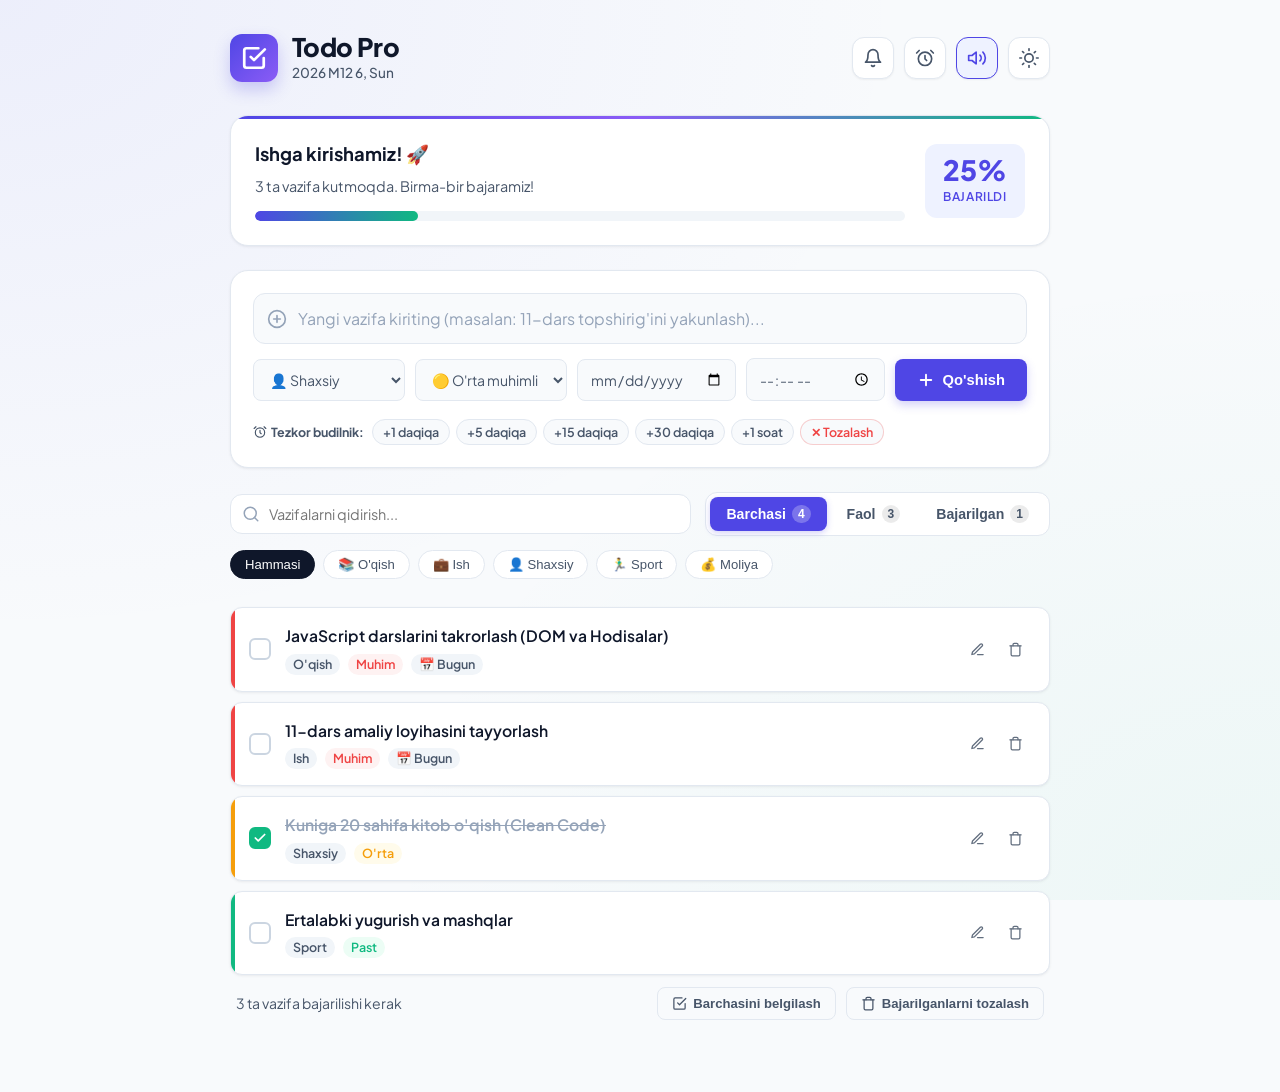
==== index.html @ 364910b3 "feat: Todo Pro - Vazifalar boshqaruvi va budilnik (Alarm Clock) tizimi" ====
<!DOCTYPE html>
<html lang="uz" data-theme="light">
<head>
  <meta charset="UTF-8">
  <meta name="viewport" content="width=device-width, initial-scale=1.0">
  <meta name="description" content="Professional va zamonaviy vazifalar boshqaruv tizimi - Todo Pro">
  <title>Todo Pro - Professional Vazifalar Boshqaruvi</title>
  
  <!-- Google Fonts: Plus Jakarta Sans -->
  <link rel="preconnect" href="https://fonts.googleapis.com">
  <link rel="preconnect" href="https://fonts.gstatic.com" crossorigin>
  <link href="https://fonts.googleapis.com/css2?family=Plus+Jakarta+Sans:wght@400;500;600;700;800&display=swap" rel="stylesheet">
  
  <!-- Stylesheet -->
  <link rel="stylesheet" href="style.css">
</head>
<body>
  <!-- Canvas for celebration confetti -->
  <canvas id="confetti-canvas"></canvas>

  <div class="app-container">
    <!-- Header Section -->
    <header class="app-header">
      <div class="brand-wrapper">
        <div class="brand-icon" aria-hidden="true">
          <svg width="26" height="26" viewBox="0 0 24 24" fill="none" stroke="currentColor" stroke-width="2.5" stroke-linecap="round" stroke-linejoin="round">
            <polyline points="9 11 12 14 22 4"></polyline>
            <path d="M21 12v7a2 2 0 0 1-2 2H5a2 2 0 0 1-2-2V5a2 2 0 0 1 2-2h11"></path>
          </svg>
        </div>
        <div>
          <h1 class="brand-title">Todo Pro</h1>
          <p class="brand-subtitle" id="current-date-text">Bugun rejalashtirish kuni</p>
        </div>
      </div>

      <div class="header-actions">
        <!-- Notification Permission Button -->
        <button id="notif-toggle-btn" class="icon-btn" title="Budilnik xabarlariga ruxsat berish (Bildirishnoma)" aria-label="Bildirishnomalar">
          <svg width="20" height="20" viewBox="0 0 24 24" fill="none" stroke="currentColor" stroke-width="2" stroke-linecap="round" stroke-linejoin="round">
            <path d="M18 8A6 6 0 0 0 6 8c0 7-3 9-3 9h18s-3-2-3-9"></path>
            <path d="M13.73 21a2 2 0 0 1-3.46 0"></path>
          </svg>
        </button>

        <!-- Test Alarm Button -->
        <button id="test-alarm-btn" class="icon-btn" title="Budilnik ovozini sinash" aria-label="Budilnikni sinash">
          <svg width="20" height="20" viewBox="0 0 24 24" fill="none" stroke="currentColor" stroke-width="2" stroke-linecap="round" stroke-linejoin="round">
            <circle cx="12" cy="13" r="8"></circle>
            <path d="M12 9v4l2 2"></path>
            <path d="M5 3L2 6"></path>
            <path d="M22 6l-3-3"></path>
          </svg>
        </button>

        <!-- Sound Toggle Button -->
        <button id="sound-toggle-btn" class="icon-btn active" title="Ovozni yoqish / o'chirish" aria-label="Ovoz effektlari">
          <svg id="sound-icon-on" width="20" height="20" viewBox="0 0 24 24" fill="none" stroke="currentColor" stroke-width="2" stroke-linecap="round" stroke-linejoin="round">
            <polygon points="11 5 6 9 2 9 2 15 6 15 11 19 11 5"></polygon>
            <path d="M19.07 4.93a10 10 0 0 1 0 14.14M15.54 8.46a5 5 0 0 1 0 7.07"></path>
          </svg>
          <svg id="sound-icon-off" style="display:none;" width="20" height="20" viewBox="0 0 24 24" fill="none" stroke="currentColor" stroke-width="2" stroke-linecap="round" stroke-linejoin="round">
            <polygon points="11 5 6 9 2 9 2 15 6 15 11 19 11 5"></polygon>
            <line x1="23" y1="9" x2="17" y2="15"></line>
            <line x1="17" y1="9" x2="23" y2="15"></line>
          </svg>
        </button>

        <!-- Theme Toggle Button -->
        <button id="theme-toggle-btn" class="icon-btn" title="Mavzuni almashtirish (Tun / Kun)" aria-label="Tun yoki kun rejimi">
          <svg id="theme-icon-sun" width="20" height="20" viewBox="0 0 24 24" fill="none" stroke="currentColor" stroke-width="2" stroke-linecap="round" stroke-linejoin="round">
            <circle cx="12" cy="12" r="5"></circle>
            <line x1="12" y1="1" x2="12" y2="3"></line>
            <line x1="12" y1="21" x2="12" y2="23"></line>
            <line x1="4.22" y1="4.22" x2="5.64" y2="5.64"></line>
            <line x1="18.36" y1="18.36" x2="19.78" y2="19.78"></line>
            <line x1="1" y1="12" x2="3" y2="12"></line>
            <line x1="21" y1="12" x2="23" y2="12"></line>
            <line x1="4.22" y1="19.78" x2="5.64" y2="18.36"></line>
            <line x1="18.36" y1="5.64" x2="19.78" y2="4.22"></line>
          </svg>
          <svg id="theme-icon-moon" style="display:none;" width="20" height="20" viewBox="0 0 24 24" fill="none" stroke="currentColor" stroke-width="2" stroke-linecap="round" stroke-linejoin="round">
            <path d="M21 12.79A9 9 0 1 1 11.21 3 7 7 0 0 0 21 12.79z"></path>
          </svg>
        </button>
      </div>
    </header>

    <!-- Stats & Progress Dashboard -->
    <section class="stats-card" aria-label="Vazifalar statistikasi">
      <div class="stats-info">
        <h2 class="stats-title" id="stats-status-text">Kunlik Rejalar</h2>
        <p class="stats-description" id="stats-summary-text">Yuklanmoqda...</p>
        <div class="progress-track" role="progressbar" aria-valuemin="0" aria-valuemax="100" aria-valuenow="0" id="progress-container">
          <div class="progress-fill" id="progress-bar"></div>
        </div>
      </div>
      <div class="stats-counter-badge">
        <span class="stats-percent" id="stats-percent">0%</span>
        <span class="stats-label">Bajarildi</span>
      </div>
    </section>

    <!-- Add Task Card -->
    <section class="add-task-card" aria-label="Yangi vazifa qo'shish">
      <form id="task-form" class="task-form" autocomplete="off">
        <div class="input-primary-wrapper">
          <div class="input-icon-leading" aria-hidden="true">
            <svg width="20" height="20" viewBox="0 0 24 24" fill="none" stroke="currentColor" stroke-width="2" stroke-linecap="round" stroke-linejoin="round">
              <circle cx="12" cy="12" r="10"></circle>
              <line x1="12" y1="8" x2="12" y2="16"></line>
              <line x1="8" y1="12" x2="16" y2="12"></line>
            </svg>
          </div>
          <input 
            type="text" 
            id="task-input" 
            class="task-input" 
            placeholder="Yangi vazifa kiriting (masalan: 11-dars topshirig'ini yakunlash)..." 
            required
            maxlength="140"
          >
        </div>

        <div class="form-meta-row">
          <!-- Category Selector -->
          <div class="select-wrapper">
            <select id="task-category" class="custom-select" aria-label="Kategoriya tanlang">
              <option value="O'qish">📚 O'qish</option>
              <option value="Ish">💼 Ish</option>
              <option value="Shaxsiy" selected>👤 Shaxsiy</option>
              <option value="Sport">🏃‍♂️ Sport</option>
              <option value="Moliya">💰 Moliya</option>
            </select>
          </div>

          <!-- Priority Selector -->
          <div class="select-wrapper">
            <select id="task-priority" class="custom-select" aria-label="Muhimlik darajasi">
              <option value="low">🟢 Past muhimlik</option>
              <option value="medium" selected>🟡 O'rta muhimlik</option>
              <option value="high">🔴 Yuqori muhimlik</option>
            </select>
          </div>

          <!-- Due Date -->
          <div class="date-wrapper" title="Bajarish sanasi">
            <input type="date" id="task-due-date" class="custom-date-input" aria-label="Bajarish sanasi">
          </div>

          <!-- Due Time / Alarm Time -->
          <div class="time-wrapper" title="Budilnik vaqti (soat:daqiqa)">
            <input type="time" id="task-due-time" class="custom-time-input" aria-label="Budilnik vaqti">
          </div>

          <!-- Submit Button -->
          <button type="submit" id="add-task-btn" class="submit-btn">
            <svg width="18" height="18" viewBox="0 0 24 24" fill="none" stroke="currentColor" stroke-width="2.5" stroke-linecap="round" stroke-linejoin="round">
              <line x1="12" y1="5" x2="12" y2="19"></line>
              <line x1="5" y1="12" x2="19" y2="12"></line>
            </svg>
            <span>Qo'shish</span>
          </button>
        </div>

        <!-- Quick Alarm Presets -->
        <div class="alarm-presets-row">
          <span class="alarm-presets-title">
            <svg width="14" height="14" viewBox="0 0 24 24" fill="none" stroke="currentColor" stroke-width="2" stroke-linecap="round" stroke-linejoin="round">
              <circle cx="12" cy="13" r="8"></circle>
              <path d="M12 9v4l2 2"></path>
              <path d="M5 3L2 6"></path>
              <path d="M22 6l-3-3"></path>
            </svg>
            Tezkor budilnik:
          </span>
          <div class="alarm-presets-buttons">
            <button type="button" class="preset-time-btn" data-add-minutes="1">+1 daqiqa</button>
            <button type="button" class="preset-time-btn" data-add-minutes="5">+5 daqiqa</button>
            <button type="button" class="preset-time-btn" data-add-minutes="15">+15 daqiqa</button>
            <button type="button" class="preset-time-btn" data-add-minutes="30">+30 daqiqa</button>
            <button type="button" class="preset-time-btn" data-add-minutes="60">+1 soat</button>
            <button type="button" class="preset-time-btn preset-reset" id="reset-time-btn" title="Vaqtni tozalash">✕ Tozalash</button>
          </div>
        </div>
      </form>
    </section>

    <!-- Controls & Filters Toolbar -->
    <section class="controls-toolbar" aria-label="Filtrlash va qidiruv">
      <div class="search-and-status-row">
        <!-- Search Box -->
        <div class="search-box">
          <svg class="search-icon" width="18" height="18" viewBox="0 0 24 24" fill="none" stroke="currentColor" stroke-width="2" stroke-linecap="round" stroke-linejoin="round">
            <circle cx="11" cy="11" r="8"></circle>
            <line x1="21" y1="21" x2="16.65" y2="16.65"></line>
          </svg>
          <input 
            type="text" 
            id="search-input" 
            class="search-input" 
            placeholder="Vazifalarni qidirish..." 
            aria-label="Vazifalarni qidirish"
          >
          <button type="button" id="clear-search-btn" class="clear-search-btn" title="Qidiruvni tozalash" aria-label="Qidiruvni tozalash">
            <svg width="16" height="16" viewBox="0 0 24 24" fill="none" stroke="currentColor" stroke-width="2" stroke-linecap="round" stroke-linejoin="round">
              <line x1="18" y1="6" x2="6" y2="18"></line>
              <line x1="6" y1="6" x2="18" y2="18"></line>
            </svg>
          </button>
        </div>

        <!-- Filter Status Tabs -->
        <nav class="filter-tabs" aria-label="Holat bo'yicha filter">
          <button type="button" class="tab-btn active" data-filter="all" id="tab-all">
            <span>Barchasi</span>
            <span class="tab-count" id="count-all">0</span>
          </button>
          <button type="button" class="tab-btn" data-filter="active" id="tab-active">
            <span>Faol</span>
            <span class="tab-count" id="count-active">0</span>
          </button>
          <button type="button" class="tab-btn" data-filter="completed" id="tab-completed">
            <span>Bajarilgan</span>
            <span class="tab-count" id="count-completed">0</span>
          </button>
        </nav>
      </div>

      <!-- Category Filter Chips -->
      <div class="category-chips-row" id="category-chips" role="group" aria-label="Kategoriya bo'yicha saralash">
        <button type="button" class="chip-btn active" data-category="all">Hammasi</button>
        <button type="button" class="chip-btn" data-category="O'qish">📚 O'qish</button>
        <button type="button" class="chip-btn" data-category="Ish">💼 Ish</button>
        <button type="button" class="chip-btn" data-category="Shaxsiy">👤 Shaxsiy</button>
        <button type="button" class="chip-btn" data-category="Sport">🏃‍♂️ Sport</button>
        <button type="button" class="chip-btn" data-category="Moliya">💰 Moliya</button>
      </div>
    </section>

    <!-- Task List Container -->
    <main>
      <ul class="tasks-container" id="tasks-list" role="list" aria-label="Vazifalar ro'yxati">
        <!-- Dynamic Task Items will be injected here by script.js -->
      </ul>

      <!-- Empty State -->
      <div class="empty-state" id="empty-state" style="display: none;">
        <svg class="empty-icon" viewBox="0 0 24 24" fill="none" stroke="currentColor" stroke-width="1.5" stroke-linecap="round" stroke-linejoin="round">
          <path d="M14 2H6a2 2 0 0 0-2 2v16a2 2 0 0 0 2 2h12a2 2 0 0 0 2-2V8z"></path>
          <polyline points="14 2 14 8 20 8"></polyline>
          <line x1="9" y1="15" x2="15" y2="15"></line>
        </svg>
        <h3 class="empty-title" id="empty-title">Hozircha vazifalar mavjud emas</h3>
        <p class="empty-subtitle" id="empty-subtitle">Yuqoridagi maydon orqali yangi vazifa qo'shishingiz yoki filtrlarni o'zgartirishingiz mumkin.</p>
      </div>

      <!-- Bottom Bulk Actions Toolbar -->
      <div class="bottom-toolbar" id="bottom-toolbar">
        <div class="pending-info">
          <span id="pending-tasks-text">0 ta vazifa qoldi</span>
        </div>
        <div class="toolbar-btn-group">
          <button type="button" id="toggle-all-btn" class="secondary-btn">
            <svg width="15" height="15" viewBox="0 0 24 24" fill="none" stroke="currentColor" stroke-width="2" stroke-linecap="round" stroke-linejoin="round">
              <polyline points="9 11 12 14 22 4"></polyline>
              <path d="M21 12v7a2 2 0 0 1-2 2H5a2 2 0 0 1-2-2V5a2 2 0 0 1 2-2h11"></path>
            </svg>
            <span>Barchasini belgilash</span>
          </button>
          <button type="button" id="clear-completed-btn" class="secondary-btn danger-action">
            <svg width="15" height="15" viewBox="0 0 24 24" fill="none" stroke="currentColor" stroke-width="2" stroke-linecap="round" stroke-linejoin="round">
              <polyline points="3 6 5 6 21 6"></polyline>
              <path d="M19 6v14a2 2 0 0 1-2 2H7a2 2 0 0 1-2-2V6m3 0V4a2 2 0 0 1 2-2h4a2 2 0 0 1 2 2v2"></path>
            </svg>
            <span>Bajarilganlarni tozalash</span>
          </button>
        </div>
      </div>
    </main>
  <!-- Alarm Ringing Modal Dialog -->
  <div class="alarm-modal-backdrop" id="alarm-modal" style="display: none;" role="dialog" aria-modal="true" aria-labelledby="alarm-task-title">
    <div class="alarm-modal-dialog">
      <div class="alarm-header-visual">
        <div class="alarm-pulse-ring ring-1"></div>
        <div class="alarm-pulse-ring ring-2"></div>
        <div class="alarm-bell-icon-wrapper">
          <svg class="alarm-ringing-svg" viewBox="0 0 24 24" fill="none" stroke="currentColor" stroke-width="2" stroke-linecap="round" stroke-linejoin="round">
            <circle cx="12" cy="13" r="8"></circle>
            <path d="M12 9v4l2 2"></path>
            <path d="M5 3L2 6"></path>
            <path d="M22 6l-3-3"></path>
          </svg>
        </div>
      </div>

      <div class="alarm-status-pill">⏰ BUDILNIK VAQTI KELDI!</div>

      <h2 class="alarm-modal-title" id="alarm-task-title">Vazifa nomi</h2>

      <div class="alarm-meta-tags">
        <span class="alarm-tag" id="alarm-task-category">📁 Kategoriya</span>
        <span class="alarm-tag priority" id="alarm-task-priority">🔴 Yuqori</span>
        <span class="alarm-tag time" id="alarm-task-time">⏰ 16:30</span>
      </div>

      <p class="alarm-modal-desc">Diqqat! Ushbu vazifangiz uchun belgilangan vaqt yetib keldi.</p>

      <div class="alarm-modal-actions">
        <button type="button" class="alarm-action-btn complete-btn" id="alarm-complete-btn">
          <svg width="18" height="18" viewBox="0 0 24 24" fill="none" stroke="currentColor" stroke-width="2.5" stroke-linecap="round" stroke-linejoin="round">
            <polyline points="20 6 9 17 4 12"></polyline>
          </svg>
          <span>Bajarildi</span>
        </button>
        <button type="button" class="alarm-action-btn snooze-btn" id="alarm-snooze-btn">
          <svg width="18" height="18" viewBox="0 0 24 24" fill="none" stroke="currentColor" stroke-width="2" stroke-linecap="round" stroke-linejoin="round">
            <circle cx="12" cy="12" r="10"></circle>
            <polyline points="12 6 12 12 16 14"></polyline>
          </svg>
          <span>+5 daqiqa (Kechiktirish)</span>
        </button>
        <button type="button" class="alarm-action-btn stop-btn" id="alarm-stop-btn">
          <svg width="18" height="18" viewBox="0 0 24 24" fill="none" stroke="currentColor" stroke-width="2" stroke-linecap="round" stroke-linejoin="round">
            <line x1="18" y1="6" x2="6" y2="18"></line>
            <line x1="6" y1="6" x2="18" y2="18"></line>
          </svg>
          <span>To'xtatish</span>
        </button>
      </div>
    </div>
  </div>

  <!-- Toast Container -->
  <div class="toast-container" id="toast-container" aria-live="polite"></div>

  <!-- JavaScript -->
  <script src="script.js" defer></script>
</body>
</html>
---- style.css ----
/* ==========================================================================
   Todo Pro - Professional Task Management Design System
   ========================================================================== */

:root {
  /* Colors - Light Theme */
  --bg-primary: #f8fafc;
  --bg-surface: #ffffff;
  --bg-surface-hover: #f1f5f9;
  --bg-elevated: #ffffff;
  --border-subtle: #e2e8f0;
  --border-hover: #cbd5e1;
  --border-focus: #6366f1;
  
  --text-main: #0f172a;
  --text-secondary: #475569;
  --text-muted: #94a3b8;
  --text-inverse: #ffffff;
  
  --primary: #4f46e5;
  --primary-hover: #4338ca;
  --primary-light: #eef2ff;
  --primary-glow: rgba(79, 70, 229, 0.25);
  
  --success: #10b981;
  --success-light: #ecfdf5;
  --success-glow: rgba(16, 185, 129, 0.2);
  
  --warning: #f59e0b;
  --warning-light: #fffbeb;
  
  --danger: #ef4444;
  --danger-light: #fef2f2;
  --danger-glow: rgba(239, 68, 68, 0.2);

  --priority-low: #10b981;
  --priority-medium: #f59e0b;
  --priority-high: #ef4444;

  /* Elevation & Shadows */
  --shadow-sm: 0 1px 2px 0 rgba(0, 0, 0, 0.05);
  --shadow-md: 0 4px 6px -1px rgba(0, 0, 0, 0.07), 0 2px 4px -2px rgba(0, 0, 0, 0.05);
  --shadow-lg: 0 10px 15px -3px rgba(0, 0, 0, 0.08), 0 4px 6px -4px rgba(0, 0, 0, 0.04);
  --shadow-xl: 0 20px 25px -5px rgba(0, 0, 0, 0.1), 0 8px 10px -6px rgba(0, 0, 0, 0.04);
  --shadow-card: 0 1px 3px 0 rgba(15, 23, 42, 0.06), 0 1px 2px -1px rgba(15, 23, 42, 0.04);

  /* Radius */
  --radius-sm: 8px;
  --radius-md: 12px;
  --radius-lg: 18px;
  --radius-xl: 24px;
  --radius-full: 9999px;

  /* Transitions */
  --transition-fast: 150ms cubic-bezier(0.4, 0, 0.2, 1);
  --transition-normal: 250ms cubic-bezier(0.4, 0, 0.2, 1);
  --transition-bounce: 350ms cubic-bezier(0.34, 1.56, 0.64, 1);
}

[data-theme="dark"] {
  --bg-primary: #0b0f19;
  --bg-surface: #131b2e;
  --bg-surface-hover: #1a243d;
  --bg-elevated: #1e293b;
  --border-subtle: #232f48;
  --border-hover: #334366;
  --border-focus: #818cf8;

  --text-main: #f8fafc;
  --text-secondary: #94a3b8;
  --text-muted: #64748b;
  --text-inverse: #0f172a;

  --primary: #6366f1;
  --primary-hover: #818cf8;
  --primary-light: rgba(99, 102, 241, 0.15);
  --primary-glow: rgba(99, 102, 241, 0.35);

  --success: #10b981;
  --success-light: rgba(16, 185, 129, 0.15);

  --warning: #f59e0b;
  --warning-light: rgba(245, 158, 11, 0.15);

  --danger: #f87171;
  --danger-light: rgba(239, 68, 68, 0.15);

  --shadow-sm: 0 1px 2px 0 rgba(0, 0, 0, 0.3);
  --shadow-md: 0 4px 6px -1px rgba(0, 0, 0, 0.4);
  --shadow-lg: 0 10px 15px -3px rgba(0, 0, 0, 0.5);
  --shadow-xl: 0 20px 25px -5px rgba(0, 0, 0, 0.6);
  --shadow-card: 0 1px 3px 0 rgba(0, 0, 0, 0.4), 0 1px 2px -1px rgba(0, 0, 0, 0.3);
}

/* ==========================================================================
   Base & Reset
   ========================================================================== */

*, *::before, *::after {
  box-sizing: border-box;
  margin: 0;
  padding: 0;
}

body {
  font-family: 'Plus Jakarta Sans', -apple-system, BlinkMacSystemFont, "Segoe UI", Roboto, sans-serif;
  background-color: var(--bg-primary);
  color: var(--text-main);
  line-height: 1.5;
  min-height: 100vh;
  padding: 24px 16px 60px;
  transition: background-color var(--transition-normal), color var(--transition-normal);
  -webkit-font-smoothing: antialiased;
  background-image: 
    radial-gradient(at 0% 0%, rgba(99, 102, 241, 0.08) 0px, transparent 50%),
    radial-gradient(at 100% 100%, rgba(16, 185, 129, 0.05) 0px, transparent 50%);
  background-attachment: fixed;
}

/* ==========================================================================
   Layout Container
   ========================================================================== */

.app-container {
  max-width: 820px;
  margin: 0 auto;
  display: flex;
  flex-direction: column;
  gap: 24px;
}

/* ==========================================================================
   Header Component
   ========================================================================== */

.app-header {
  display: flex;
  justify-content: space-between;
  align-items: center;
  flex-wrap: wrap;
  gap: 16px;
  padding: 8px 0;
}

.brand-wrapper {
  display: flex;
  align-items: center;
  gap: 14px;
}

.brand-icon {
  width: 48px;
  height: 48px;
  border-radius: var(--radius-md);
  background: linear-gradient(135deg, var(--primary), #8b5cf6);
  display: flex;
  align-items: center;
  justify-content: center;
  color: #ffffff;
  box-shadow: 0 8px 16px var(--primary-glow);
  flex-shrink: 0;
}

.brand-title {
  font-size: 1.6rem;
  font-weight: 800;
  letter-spacing: -0.025em;
  color: var(--text-main);
  line-height: 1.2;
}

.brand-subtitle {
  font-size: 0.85rem;
  color: var(--text-secondary);
  font-weight: 500;
}

.header-actions {
  display: flex;
  align-items: center;
  gap: 10px;
}

.icon-btn {
  background: var(--bg-surface);
  border: 1px solid var(--border-subtle);
  color: var(--text-secondary);
  width: 42px;
  height: 42px;
  border-radius: var(--radius-md);
  display: inline-flex;
  align-items: center;
  justify-content: center;
  cursor: pointer;
  transition: all var(--transition-fast);
  box-shadow: var(--shadow-sm);
}

.icon-btn:hover {
  background: var(--bg-surface-hover);
  color: var(--text-main);
  border-color: var(--border-hover);
  transform: translateY(-1px);
}

.icon-btn:active {
  transform: translateY(0);
}

.icon-btn.active {
  color: var(--primary);
  border-color: var(--primary);
  background: var(--primary-light);
}

/* ==========================================================================
   Progress & Stats Card
   ========================================================================== */

.stats-card {
  background: var(--bg-surface);
  border: 1px solid var(--border-subtle);
  border-radius: var(--radius-lg);
  padding: 24px;
  box-shadow: var(--shadow-card);
  display: grid;
  grid-template-columns: 1fr auto;
  align-items: center;
  gap: 20px;
  position: relative;
  overflow: hidden;
  transition: border-color var(--transition-normal), box-shadow var(--transition-normal);
}

.stats-card::before {
  content: '';
  position: absolute;
  top: 0;
  left: 0;
  right: 0;
  height: 3px;
  background: linear-gradient(90deg, var(--primary), #8b5cf6, var(--success));
}

.stats-info {
  display: flex;
  flex-direction: column;
  gap: 8px;
}

.stats-title {
  font-size: 1.15rem;
  font-weight: 700;
  color: var(--text-main);
}

.stats-description {
  font-size: 0.9rem;
  color: var(--text-secondary);
}

.progress-track {
  width: 100%;
  height: 10px;
  background-color: var(--bg-surface-hover);
  border-radius: var(--radius-full);
  overflow: hidden;
  margin-top: 6px;
}

.progress-fill {
  height: 100%;
  width: 0%;
  background: linear-gradient(90deg, var(--primary), var(--success));
  border-radius: var(--radius-full);
  transition: width var(--transition-bounce);
}

.stats-counter-badge {
  display: flex;
  flex-direction: column;
  align-items: center;
  justify-content: center;
  background: var(--primary-light);
  color: var(--primary);
  border-radius: var(--radius-md);
  padding: 12px 18px;
  text-align: center;
  min-width: 90px;
}

.stats-percent {
  font-size: 1.75rem;
  font-weight: 800;
  line-height: 1;
}

.stats-label {
  font-size: 0.75rem;
  font-weight: 600;
  text-transform: uppercase;
  letter-spacing: 0.05em;
  margin-top: 4px;
}

/* ==========================================================================
   Add Task Section
   ========================================================================== */

.add-task-card {
  background: var(--bg-surface);
  border: 1px solid var(--border-subtle);
  border-radius: var(--radius-lg);
  padding: 22px;
  box-shadow: var(--shadow-card);
  transition: box-shadow var(--transition-normal), border-color var(--transition-normal);
}

.add-task-card:focus-within {
  border-color: var(--border-focus);
  box-shadow: 0 0 0 3px var(--primary-glow), var(--shadow-md);
}

.task-form {
  display: flex;
  flex-direction: column;
  gap: 14px;
}

.input-primary-wrapper {
  position: relative;
  display: flex;
  align-items: center;
}

.input-icon-leading {
  position: absolute;
  left: 14px;
  color: var(--text-muted);
  pointer-events: none;
  display: flex;
  align-items: center;
}

.task-input {
  width: 100%;
  padding: 14px 16px 14px 44px;
  background: var(--bg-primary);
  border: 1px solid var(--border-subtle);
  border-radius: var(--radius-md);
  font-size: 1rem;
  color: var(--text-main);
  outline: none;
  font-family: inherit;
  transition: all var(--transition-fast);
}

.task-input:focus {
  border-color: var(--primary);
  background: var(--bg-surface);
  box-shadow: 0 0 0 2px var(--primary-glow);
}

.task-input::placeholder {
  color: var(--text-muted);
}

.form-meta-row {
  display: grid;
  grid-template-columns: 1.1fr 1.1fr 1.15fr 1fr auto;
  gap: 10px;
  align-items: center;
}

@media (max-width: 768px) {
  .form-meta-row {
    grid-template-columns: 1fr 1fr;
  }
  .form-meta-row .submit-btn {
    grid-column: 1 / -1;
  }
}

.select-wrapper, .date-wrapper, .time-wrapper {
  position: relative;
  display: flex;
  align-items: center;
}

.custom-select, .custom-date-input, .custom-time-input {
  width: 100%;
  padding: 10px 12px;
  background: var(--bg-primary);
  border: 1px solid var(--border-subtle);
  border-radius: var(--radius-sm);
  font-size: 0.88rem;
  color: var(--text-secondary);
  outline: none;
  font-family: inherit;
  cursor: pointer;
  transition: all var(--transition-fast);
}

.custom-select:focus, .custom-date-input:focus, .custom-time-input:focus {
  border-color: var(--primary);
  background: var(--bg-surface);
  color: var(--text-main);
  box-shadow: 0 0 0 2px var(--primary-glow);
}

/* Alarm Presets Row */
.alarm-presets-row {
  display: flex;
  align-items: center;
  flex-wrap: wrap;
  gap: 8px;
  padding-top: 4px;
}

.alarm-presets-title {
  font-size: 0.78rem;
  font-weight: 700;
  color: var(--text-secondary);
  display: inline-flex;
  align-items: center;
  gap: 4px;
}

.alarm-presets-buttons {
  display: flex;
  flex-wrap: wrap;
  gap: 6px;
}

.preset-time-btn {
  background: var(--bg-primary);
  border: 1px solid var(--border-subtle);
  color: var(--text-secondary);
  padding: 4px 10px;
  border-radius: var(--radius-full);
  font-size: 0.78rem;
  font-weight: 600;
  cursor: pointer;
  transition: all var(--transition-fast);
  font-family: inherit;
}

.preset-time-btn:hover {
  background: var(--primary-light);
  color: var(--primary);
  border-color: var(--primary);
  transform: translateY(-1px);
}

.preset-time-btn.preset-reset {
  color: var(--danger);
  border-color: rgba(239, 68, 68, 0.25);
}

.preset-time-btn.preset-reset:hover {
  background: var(--danger-light);
  border-color: var(--danger);
}

.submit-btn {
  background: var(--primary);
  color: #ffffff;
  border: none;
  padding: 10px 22px;
  border-radius: var(--radius-sm);
  font-size: 0.92rem;
  font-weight: 600;
  display: inline-flex;
  align-items: center;
  justify-content: center;
  gap: 8px;
  cursor: pointer;
  transition: all var(--transition-fast);
  box-shadow: 0 4px 10px var(--primary-glow);
  white-space: nowrap;
  height: 42px;
}

.submit-btn:hover {
  background: var(--primary-hover);
  transform: translateY(-1px);
  box-shadow: 0 6px 14px var(--primary-glow);
}

.submit-btn:active {
  transform: translateY(0);
}

/* ==========================================================================
   Filter & Controls Toolbar
   ========================================================================== */

.controls-toolbar {
  display: flex;
  flex-direction: column;
  gap: 14px;
}

.search-and-status-row {
  display: flex;
  align-items: center;
  justify-content: space-between;
  gap: 14px;
  flex-wrap: wrap;
}

.search-box {
  position: relative;
  flex: 1;
  min-width: 240px;
  display: flex;
  align-items: center;
}

.search-input {
  width: 100%;
  padding: 10px 38px 10px 38px;
  background: var(--bg-surface);
  border: 1px solid var(--border-subtle);
  border-radius: var(--radius-md);
  font-size: 0.9rem;
  color: var(--text-main);
  outline: none;
  font-family: inherit;
  transition: all var(--transition-fast);
}

.search-input:focus {
  border-color: var(--primary);
  box-shadow: 0 0 0 2px var(--primary-glow);
}

.search-icon {
  position: absolute;
  left: 12px;
  color: var(--text-muted);
  pointer-events: none;
}

.clear-search-btn {
  position: absolute;
  right: 10px;
  background: none;
  border: none;
  color: var(--text-muted);
  cursor: pointer;
  display: none;
  padding: 4px;
  border-radius: 50%;
}

.clear-search-btn.visible {
  display: flex;
}

.clear-search-btn:hover {
  color: var(--text-main);
}

.filter-tabs {
  display: flex;
  background: var(--bg-surface);
  border: 1px solid var(--border-subtle);
  border-radius: var(--radius-md);
  padding: 4px;
  gap: 4px;
}

.tab-btn {
  background: transparent;
  border: none;
  padding: 8px 16px;
  font-size: 0.88rem;
  font-weight: 600;
  color: var(--text-secondary);
  border-radius: var(--radius-sm);
  cursor: pointer;
  transition: all var(--transition-fast);
  display: flex;
  align-items: center;
  gap: 6px;
}

.tab-btn:hover {
  color: var(--text-main);
}

.tab-btn.active {
  background: var(--primary);
  color: #ffffff;
  box-shadow: 0 2px 6px var(--primary-glow);
}

.tab-count {
  font-size: 0.75rem;
  padding: 2px 6px;
  border-radius: var(--radius-full);
  background: rgba(0, 0, 0, 0.08);
  font-weight: 700;
}

.tab-btn.active .tab-count {
  background: rgba(255, 255, 255, 0.25);
  color: #ffffff;
}

.category-chips-row {
  display: flex;
  gap: 8px;
  overflow-x: auto;
  padding-bottom: 4px;
  scrollbar-width: none;
}

.category-chips-row::-webkit-scrollbar {
  display: none;
}

.chip-btn {
  background: var(--bg-surface);
  border: 1px solid var(--border-subtle);
  color: var(--text-secondary);
  padding: 6px 14px;
  border-radius: var(--radius-full);
  font-size: 0.82rem;
  font-weight: 500;
  cursor: pointer;
  white-space: nowrap;
  transition: all var(--transition-fast);
  display: inline-flex;
  align-items: center;
  gap: 6px;
}

.chip-btn:hover {
  border-color: var(--border-hover);
  color: var(--text-main);
}

.chip-btn.active {
  background: var(--text-main);
  color: var(--bg-surface);
  border-color: var(--text-main);
}

/* ==========================================================================
   Tasks List Section
   ========================================================================== */

.tasks-container {
  display: flex;
  flex-direction: column;
  gap: 10px;
  min-height: 200px;
}

.task-item {
  background: var(--bg-surface);
  border: 1px solid var(--border-subtle);
  border-radius: var(--radius-md);
  padding: 16px 18px;
  display: flex;
  align-items: center;
  gap: 14px;
  box-shadow: var(--shadow-card);
  transition: transform var(--transition-fast), border-color var(--transition-fast), box-shadow var(--transition-fast), opacity var(--transition-normal);
  position: relative;
  overflow: hidden;
}

.task-item:hover {
  border-color: var(--border-hover);
  transform: translateY(-1px);
  box-shadow: var(--shadow-md);
}

.task-priority-indicator {
  position: absolute;
  top: 0;
  left: 0;
  bottom: 0;
  width: 4px;
}

.task-priority-indicator.priority-low {
  background-color: var(--priority-low);
}

.task-priority-indicator.priority-medium {
  background-color: var(--priority-medium);
}

.task-priority-indicator.priority-high {
  background-color: var(--priority-high);
}

/* Custom Checkbox */
.checkbox-btn {
  background: none;
  border: 2px solid var(--border-hover);
  width: 22px;
  height: 22px;
  border-radius: 6px;
  display: flex;
  align-items: center;
  justify-content: center;
  cursor: pointer;
  flex-shrink: 0;
  color: transparent;
  transition: all var(--transition-fast);
  outline: none;
}

.checkbox-btn:hover {
  border-color: var(--primary);
  background: var(--primary-light);
}

.task-item.completed .checkbox-btn {
  background-color: var(--success);
  border-color: var(--success);
  color: #ffffff;
}

.checkbox-icon {
  width: 14px;
  height: 14px;
  stroke-width: 3;
}

/* Task Content */
.task-content-area {
  flex: 1;
  display: flex;
  flex-direction: column;
  gap: 6px;
  overflow: hidden;
}

.task-title {
  font-size: 0.98rem;
  font-weight: 600;
  color: var(--text-main);
  word-break: break-word;
  transition: color var(--transition-fast);
}

.task-item.completed .task-title {
  text-decoration: line-through;
  color: var(--text-muted);
}

.task-meta {
  display: flex;
  align-items: center;
  gap: 8px;
  flex-wrap: wrap;
  font-size: 0.78rem;
}

.badge {
  display: inline-flex;
  align-items: center;
  gap: 4px;
  padding: 3px 8px;
  border-radius: var(--radius-full);
  font-weight: 600;
  line-height: 1.2;
}

.badge-category {
  background: var(--bg-surface-hover);
  color: var(--text-secondary);
}

.badge-priority-low {
  background: var(--success-light);
  color: var(--success);
}

.badge-priority-medium {
  background: var(--warning-light);
  color: var(--warning);
}

.badge-priority-high {
  background: var(--danger-light);
  color: var(--danger);
}

.badge-date {
  background: var(--bg-surface-hover);
  color: var(--text-secondary);
}

.badge-date.overdue {
  background: var(--danger-light);
  color: var(--danger);
}

.badge-alarm {
  background: rgba(239, 68, 68, 0.12);
  color: var(--danger);
  border: 1px solid rgba(239, 68, 68, 0.25);
  font-weight: 700;
}

.badge-alarm.upcoming {
  background: rgba(99, 102, 241, 0.12);
  color: var(--primary);
  border: 1px solid rgba(99, 102, 241, 0.25);
  animation: alarmPulseSoft 2s infinite ease-in-out;
}

.badge-alarm.due {
  background: var(--danger);
  color: #ffffff;
  animation: alarmBadgePulse 1s infinite alternate ease-in-out;
}

@keyframes alarmPulseSoft {
  0%, 100% { opacity: 1; transform: scale(1); }
  50% { opacity: 0.82; transform: scale(1.03); }
}

@keyframes alarmBadgePulse {
  0% { transform: scale(1); box-shadow: 0 0 0 0 rgba(239, 68, 68, 0.5); }
  100% { transform: scale(1.05); box-shadow: 0 0 8px 3px rgba(239, 68, 68, 0.4); }
}

/* Task Actions */
.task-actions {
  display: flex;
  align-items: center;
  gap: 6px;
  opacity: 0.85;
  transition: opacity var(--transition-fast);
}

.task-item:hover .task-actions {
  opacity: 1;
}

.action-btn {
  background: transparent;
  border: none;
  width: 32px;
  height: 32px;
  border-radius: var(--radius-sm);
  display: flex;
  align-items: center;
  justify-content: center;
  color: var(--text-secondary);
  cursor: pointer;
  transition: all var(--transition-fast);
}

.action-btn:hover {
  background: var(--bg-surface-hover);
  color: var(--text-main);
}

.action-btn.delete-btn:hover {
  background: var(--danger-light);
  color: var(--danger);
}

.action-btn.edit-btn:hover {
  background: var(--primary-light);
  color: var(--primary);
}

/* Inline Edit Form */
.task-edit-form {
  display: flex;
  flex: 1;
  gap: 8px;
  align-items: center;
}

.task-edit-input {
  flex: 1;
  padding: 8px 12px;
  background: var(--bg-primary);
  border: 1px solid var(--primary);
  border-radius: var(--radius-sm);
  font-size: 0.95rem;
  color: var(--text-main);
  outline: none;
  font-family: inherit;
}

.edit-save-btn, .edit-cancel-btn {
  padding: 7px 12px;
  border-radius: var(--radius-sm);
  font-size: 0.82rem;
  font-weight: 600;
  cursor: pointer;
  border: none;
}

.edit-save-btn {
  background: var(--primary);
  color: #ffffff;
}

.edit-cancel-btn {
  background: var(--bg-surface-hover);
  color: var(--text-secondary);
}

/* ==========================================================================
   Bulk Actions & Bottom Toolbar
   ========================================================================== */

.bottom-toolbar {
  display: flex;
  justify-content: space-between;
  align-items: center;
  flex-wrap: wrap;
  gap: 12px;
  padding: 12px 6px;
  color: var(--text-secondary);
  font-size: 0.88rem;
}

.toolbar-btn-group {
  display: flex;
  gap: 10px;
}

.secondary-btn {
  background: transparent;
  border: 1px solid var(--border-subtle);
  color: var(--text-secondary);
  padding: 8px 14px;
  border-radius: var(--radius-sm);
  font-size: 0.82rem;
  font-weight: 600;
  cursor: pointer;
  transition: all var(--transition-fast);
  display: inline-flex;
  align-items: center;
  gap: 6px;
}

.secondary-btn:hover {
  background: var(--bg-surface);
  border-color: var(--border-hover);
  color: var(--text-main);
}

.secondary-btn.danger-action:hover {
  background: var(--danger-light);
  border-color: var(--danger);
  color: var(--danger);
}

/* ==========================================================================
   Empty State
   ========================================================================== */

.empty-state {
  display: flex;
  flex-direction: column;
  align-items: center;
  justify-content: center;
  padding: 48px 24px;
  text-align: center;
  background: var(--bg-surface);
  border: 2px dashed var(--border-subtle);
  border-radius: var(--radius-lg);
  gap: 14px;
}

.empty-icon {
  width: 64px;
  height: 64px;
  color: var(--text-muted);
  opacity: 0.6;
}

.empty-title {
  font-size: 1.1rem;
  font-weight: 700;
  color: var(--text-main);
}

.empty-subtitle {
  font-size: 0.88rem;
  color: var(--text-secondary);
  max-width: 320px;
}

/* ==========================================================================
   Toast Notification
   ========================================================================== */

.toast-container {
  position: fixed;
  bottom: 24px;
  right: 24px;
  display: flex;
  flex-direction: column;
  gap: 8px;
  z-index: 1000;
  pointer-events: none;
}

.toast {
  background: var(--bg-elevated);
  color: var(--text-main);
  border: 1px solid var(--border-subtle);
  border-radius: var(--radius-md);
  padding: 12px 18px;
  font-size: 0.88rem;
  font-weight: 600;
  display: flex;
  align-items: center;
  gap: 10px;
  box-shadow: var(--shadow-xl);
  pointer-events: auto;
  animation: slideInRight 0.3s cubic-bezier(0.16, 1, 0.3, 1), fadeOut 0.3s 2.7s forwards;
  min-width: 260px;
}

.toast.toast-success {
  border-left: 4px solid var(--success);
}

.toast.toast-danger {
  border-left: 4px solid var(--danger);
}

.toast.toast-info {
  border-left: 4px solid var(--primary);
}

@keyframes slideInRight {
  from {
    transform: translateX(100%);
    opacity: 0;
  }
  to {
    transform: translateX(0);
    opacity: 1;
  }
}

@keyframes fadeOut {
  from {
    opacity: 1;
    transform: translateY(0);
  }
  to {
    opacity: 0;
    transform: translateY(10px);
  }
}

/* ==========================================================================
   Confetti Canvas
   ========================================================================== */

#confetti-canvas {
  position: fixed;
  top: 0;
  left: 0;
  width: 100%;
  height: 100%;
  pointer-events: none;
  z-index: 9999;
}

/* ==========================================================================
   Accessibility & Animation Keyframes
   ========================================================================== */

:focus-visible {
  outline: 2px solid var(--primary);
  outline-offset: 2px;
}

/* ==========================================================================
   Alarm Modal (Budilnik Oynasi)
   ========================================================================== */

.alarm-modal-backdrop {
  position: fixed;
  inset: 0;
  background: rgba(11, 15, 25, 0.8);
  backdrop-filter: blur(8px);
  -webkit-backdrop-filter: blur(8px);
  display: flex;
  align-items: center;
  justify-content: center;
  z-index: 10000;
  padding: 20px;
  animation: fadeInModal 200ms ease-out;
}

@keyframes fadeInModal {
  from { opacity: 0; }
  to { opacity: 1; }
}

.alarm-modal-dialog {
  background: var(--bg-surface);
  border: 2px solid var(--danger);
  border-radius: var(--radius-xl);
  padding: 32px 28px;
  max-width: 460px;
  width: 100%;
  box-shadow: 0 25px 50px -12px rgba(239, 68, 68, 0.4), 0 0 0 1px rgba(239, 68, 68, 0.25);
  display: flex;
  flex-direction: column;
  align-items: center;
  text-align: center;
  animation: alarmScaleIn 350ms cubic-bezier(0.34, 1.56, 0.64, 1);
  position: relative;
  overflow: hidden;
}

@keyframes alarmScaleIn {
  from {
    opacity: 0;
    transform: scale(0.85) translateY(20px);
  }
  to {
    opacity: 1;
    transform: scale(1) translateY(0);
  }
}

.alarm-header-visual {
  position: relative;
  width: 90px;
  height: 90px;
  display: flex;
  align-items: center;
  justify-content: center;
  margin-bottom: 14px;
}

.alarm-pulse-ring {
  position: absolute;
  inset: -6px;
  border-radius: 50%;
  border: 2px solid var(--danger);
  opacity: 0.6;
  animation: alarmRingPulse 1.4s infinite ease-out;
}

.alarm-pulse-ring.ring-2 {
  inset: -16px;
  animation-delay: 0.4s;
  opacity: 0.35;
}

@keyframes alarmRingPulse {
  0% { transform: scale(0.7); opacity: 0.9; }
  100% { transform: scale(1.4); opacity: 0; }
}

.alarm-bell-icon-wrapper {
  width: 72px;
  height: 72px;
  border-radius: 50%;
  background: linear-gradient(135deg, #ef4444, #dc2626);
  color: #ffffff;
  display: flex;
  align-items: center;
  justify-content: center;
  box-shadow: 0 10px 20px rgba(239, 68, 68, 0.4);
  z-index: 2;
}

.alarm-ringing-svg {
  width: 36px;
  height: 36px;
  animation: alarmShake 0.35s infinite alternate ease-in-out;
}

@keyframes alarmShake {
  0% { transform: rotate(-16deg) scale(1.05); }
  50% { transform: rotate(0deg) scale(1.1); }
  100% { transform: rotate(16deg) scale(1.05); }
}

.alarm-status-pill {
  display: inline-block;
  background: rgba(239, 68, 68, 0.12);
  color: var(--danger);
  font-weight: 800;
  font-size: 0.78rem;
  letter-spacing: 0.08em;
  padding: 4px 14px;
  border-radius: var(--radius-full);
  margin-bottom: 10px;
  border: 1px solid rgba(239, 68, 68, 0.25);
}

.alarm-modal-title {
  font-size: 1.35rem;
  font-weight: 800;
  color: var(--text-main);
  line-height: 1.3;
  margin-bottom: 12px;
  word-break: break-word;
}

.alarm-meta-tags {
  display: flex;
  align-items: center;
  justify-content: center;
  gap: 8px;
  flex-wrap: wrap;
  margin-bottom: 12px;
}

.alarm-tag {
  font-size: 0.8rem;
  font-weight: 600;
  padding: 4px 10px;
  border-radius: var(--radius-full);
  background: var(--bg-surface-hover);
  color: var(--text-secondary);
}

.alarm-tag.priority {
  background: rgba(239, 68, 68, 0.12);
  color: var(--danger);
}

.alarm-tag.time {
  background: rgba(99, 102, 241, 0.12);
  color: var(--primary);
  font-weight: 700;
}

.alarm-modal-desc {
  font-size: 0.88rem;
  color: var(--text-secondary);
  margin-bottom: 24px;
  max-width: 340px;
}

.alarm-modal-actions {
  display: flex;
  flex-direction: column;
  gap: 10px;
  width: 100%;
}

.alarm-action-btn {
  display: inline-flex;
  align-items: center;
  justify-content: center;
  gap: 8px;
  padding: 12px 20px;
  border-radius: var(--radius-md);
  font-size: 0.95rem;
  font-weight: 700;
  font-family: inherit;
  cursor: pointer;
  border: none;
  transition: all var(--transition-fast);
  width: 100%;
}

.alarm-action-btn.complete-btn {
  background: linear-gradient(135deg, var(--success), #059669);
  color: #ffffff;
  box-shadow: 0 6px 16px var(--success-glow);
}

.alarm-action-btn.complete-btn:hover {
  transform: translateY(-2px);
  box-shadow: 0 8px 20px var(--success-glow);
}

.alarm-action-btn.snooze-btn {
  background: var(--bg-surface-hover);
  color: var(--text-main);
  border: 1px solid var(--border-subtle);
}

.alarm-action-btn.snooze-btn:hover {
  background: var(--primary-light);
  color: var(--primary);
  border-color: var(--primary);
  transform: translateY(-2px);
}

.alarm-action-btn.stop-btn {
  background: transparent;
  color: var(--danger);
  border: 1px solid rgba(239, 68, 68, 0.25);
}

.alarm-action-btn.stop-btn:hover {
  background: rgba(239, 68, 68, 0.1);
  border-color: var(--danger);
}

@media (prefers-reduced-motion: reduce) {
  *, *::before, *::after {
    animation-duration: 0.01ms !important;
    animation-iteration-count: 1 !important;
    transition-duration: 0.01ms !important;
    scroll-behavior: auto !important;
  }
}
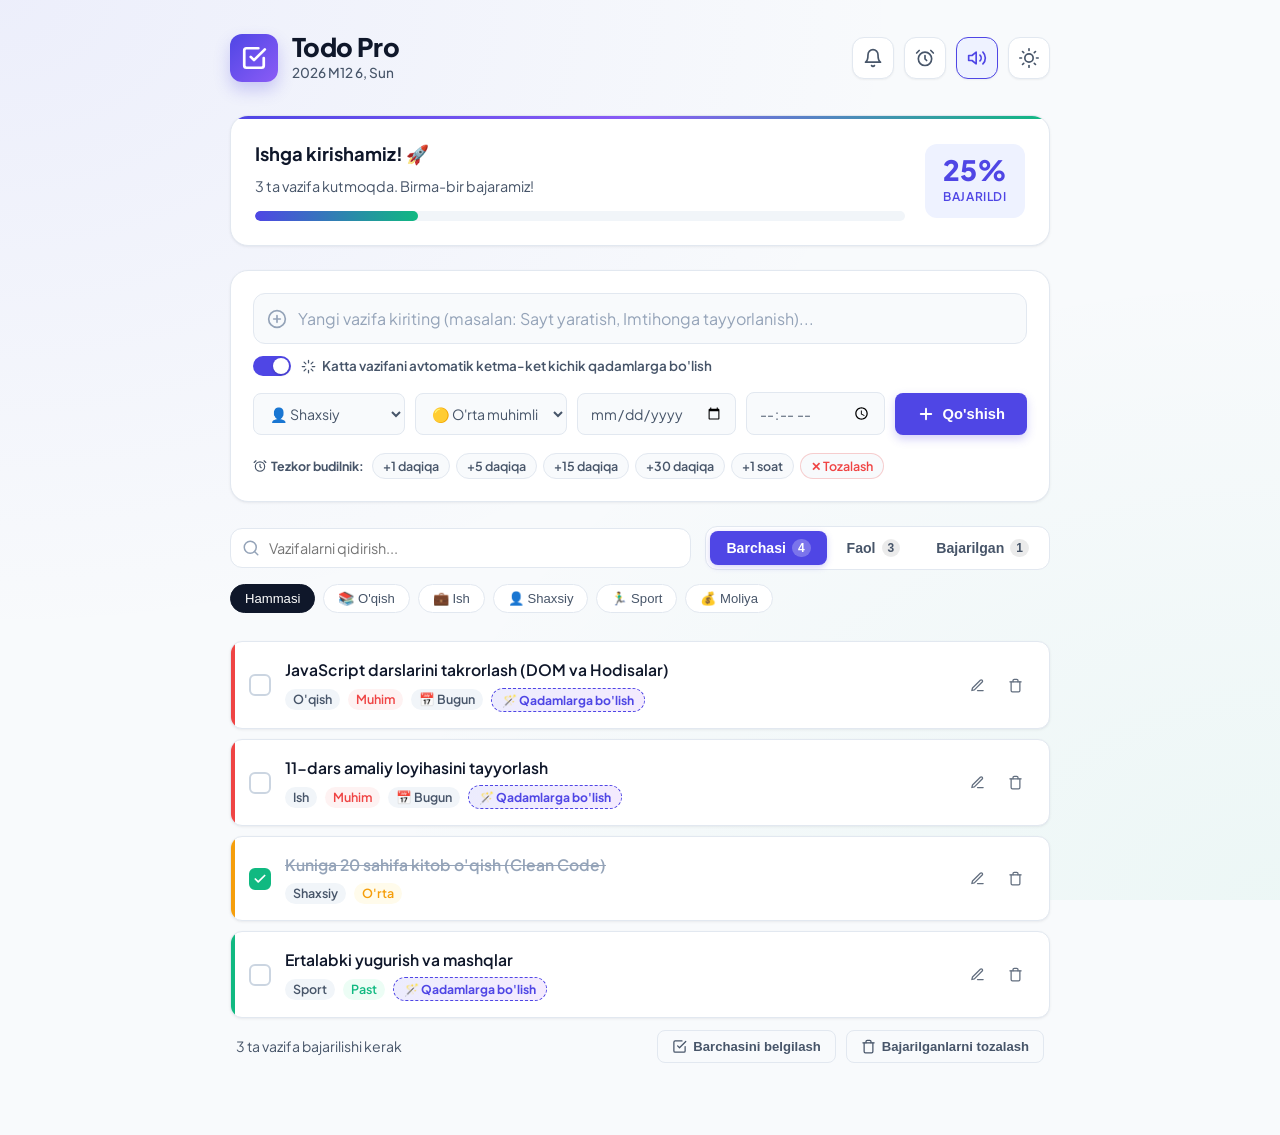
==== commit 222e36c6: "feat: Katta vazifalarni avtomatik ketma-ket kichik qadamlarga bo'lish (Smart Subtasks Checklist)" ====
--- a/index.html
+++ b/index.html
@@ -116,10 +116,24 @@
             type="text" 
             id="task-input" 
             class="task-input" 
-            placeholder="Yangi vazifa kiriting (masalan: 11-dars topshirig'ini yakunlash)..." 
+            placeholder="Yangi vazifa kiriting (masalan: Sayt yaratish, Imtihonga tayyorlanish)..." 
             required
             maxlength="140"
           >
+        </div>
+
+        <!-- Smart Auto-Breakdown Toggle -->
+        <div class="smart-breakdown-row">
+          <label class="breakdown-toggle-label" title="Katta vazifa kiritilganda uni avtomatik ketma-ket qadamlarga ajratadi">
+            <input type="checkbox" id="auto-breakdown-checkbox" class="breakdown-checkbox" checked>
+            <span class="custom-toggle-switch"></span>
+            <span class="toggle-caption">
+              <svg width="15" height="15" viewBox="0 0 24 24" fill="none" stroke="currentColor" stroke-width="2" stroke-linecap="round" stroke-linejoin="round">
+                <path d="M12 2v4M12 18v4M4.93 4.93l2.83 2.83M16.24 16.24l2.83 2.83M2 12h4M18 12h4M4.93 19.07l2.83-2.83M16.24 7.76l2.83-2.83"></path>
+              </svg>
+              Katta vazifani avtomatik ketma-ket kichik qadamlarga bo'lish
+            </span>
+          </label>
         </div>
 
         <div class="form-meta-row">
--- a/style.css
+++ b/style.css
@@ -1308,6 +1308,310 @@
   border-color: var(--danger);
 }
 
+/* ==========================================================================
+   Subtasks (Kichik Qadamlar) Styling
+   ========================================================================== */
+
+/* Toggle Switch in Add Task Card */
+.smart-breakdown-row {
+  display: flex;
+  align-items: center;
+  margin-top: -2px;
+  margin-bottom: 2px;
+}
+
+.breakdown-toggle-label {
+  display: inline-flex;
+  align-items: center;
+  gap: 10px;
+  cursor: pointer;
+  user-select: none;
+  font-size: 0.84rem;
+  font-weight: 600;
+  color: var(--text-secondary);
+  transition: color var(--transition-fast);
+}
+
+.breakdown-toggle-label:hover {
+  color: var(--primary);
+}
+
+.breakdown-checkbox {
+  position: absolute;
+  opacity: 0;
+  width: 0;
+  height: 0;
+}
+
+.custom-toggle-switch {
+  position: relative;
+  width: 38px;
+  height: 20px;
+  background-color: var(--border-hover);
+  border-radius: var(--radius-full);
+  transition: background-color var(--transition-normal);
+  flex-shrink: 0;
+}
+
+.custom-toggle-switch::after {
+  content: '';
+  position: absolute;
+  top: 2px;
+  left: 2px;
+  width: 16px;
+  height: 16px;
+  background-color: #ffffff;
+  border-radius: 50%;
+  transition: transform var(--transition-bounce);
+  box-shadow: 0 1px 3px rgba(0, 0, 0, 0.2);
+}
+
+.breakdown-checkbox:checked + .custom-toggle-switch {
+  background-color: var(--primary);
+}
+
+.breakdown-checkbox:checked + .custom-toggle-switch::after {
+  transform: translateX(18px);
+}
+
+.toggle-caption {
+  display: inline-flex;
+  align-items: center;
+  gap: 6px;
+}
+
+/* Subtasks Container inside Task Card */
+.subtasks-container {
+  margin-top: 10px;
+  background: var(--bg-primary);
+  border: 1px solid var(--border-subtle);
+  border-radius: var(--radius-md);
+  padding: 10px 12px;
+  transition: all var(--transition-fast);
+}
+
+.subtasks-header {
+  display: flex;
+  align-items: center;
+  justify-content: space-between;
+  cursor: pointer;
+  user-select: none;
+}
+
+.subtasks-header-left {
+  display: flex;
+  align-items: center;
+  gap: 8px;
+  flex: 1;
+}
+
+.subtasks-title {
+  font-size: 0.82rem;
+  font-weight: 700;
+  color: var(--text-main);
+}
+
+.subtask-mini-progress {
+  width: 70px;
+  height: 6px;
+  background: var(--border-subtle);
+  border-radius: var(--radius-full);
+  overflow: hidden;
+  margin: 0 4px;
+}
+
+.subtask-mini-fill {
+  height: 100%;
+  background: linear-gradient(90deg, var(--primary), var(--success));
+  border-radius: var(--radius-full);
+  transition: width var(--transition-fast);
+}
+
+.subtask-mini-percent {
+  font-size: 0.75rem;
+  font-weight: 700;
+  color: var(--text-secondary);
+}
+
+.subtask-toggle-btn {
+  background: none;
+  border: none;
+  cursor: pointer;
+  color: var(--text-muted);
+  display: flex;
+  align-items: center;
+  justify-content: center;
+  padding: 2px;
+  transition: transform var(--transition-fast);
+}
+
+.subtask-toggle-btn svg.collapsed {
+  transform: rotate(-90deg);
+}
+
+.subtasks-body {
+  margin-top: 10px;
+  display: flex;
+  flex-direction: column;
+  gap: 6px;
+}
+
+.subtasks-body.collapsed {
+  display: none;
+}
+
+.subtasks-list {
+  list-style: none;
+  display: flex;
+  flex-direction: column;
+  gap: 6px;
+  margin: 0;
+  padding: 0;
+}
+
+.subtask-item {
+  display: flex;
+  align-items: center;
+  gap: 8px;
+  background: var(--bg-surface);
+  border: 1px solid var(--border-subtle);
+  border-radius: var(--radius-sm);
+  padding: 6px 10px;
+  font-size: 0.82rem;
+  transition: all var(--transition-fast);
+}
+
+.subtask-item:hover {
+  border-color: var(--border-hover);
+}
+
+.subtask-check-btn {
+  background: none;
+  border: 1.5px solid var(--border-hover);
+  width: 17px;
+  height: 17px;
+  border-radius: 4px;
+  display: flex;
+  align-items: center;
+  justify-content: center;
+  cursor: pointer;
+  flex-shrink: 0;
+  color: transparent;
+  transition: all var(--transition-fast);
+  padding: 0;
+}
+
+.subtask-check-btn:hover {
+  border-color: var(--primary);
+}
+
+.subtask-item.completed .subtask-check-btn {
+  background: var(--success);
+  border-color: var(--success);
+  color: #ffffff;
+}
+
+.subtask-check-icon {
+  width: 11px;
+  height: 11px;
+}
+
+.subtask-text {
+  flex: 1;
+  color: var(--text-main);
+  word-break: break-word;
+  transition: color var(--transition-fast);
+}
+
+.subtask-item.completed .subtask-text {
+  text-decoration: line-through;
+  color: var(--text-muted);
+}
+
+.subtask-delete-btn {
+  background: none;
+  border: none;
+  color: var(--text-muted);
+  cursor: pointer;
+  display: flex;
+  align-items: center;
+  justify-content: center;
+  padding: 2px;
+  border-radius: 3px;
+  opacity: 0.5;
+  transition: all var(--transition-fast);
+}
+
+.subtask-delete-btn:hover {
+  opacity: 1;
+  color: var(--danger);
+}
+
+/* Quick Add Subtask row */
+.subtask-add-row {
+  display: flex;
+  gap: 6px;
+  margin-top: 4px;
+}
+
+.subtask-add-input {
+  flex: 1;
+  background: var(--bg-surface);
+  border: 1px solid var(--border-subtle);
+  border-radius: var(--radius-sm);
+  padding: 5px 10px;
+  font-size: 0.8rem;
+  color: var(--text-main);
+  outline: none;
+  font-family: inherit;
+}
+
+.subtask-add-input:focus {
+  border-color: var(--primary);
+}
+
+.subtask-add-btn {
+  background: var(--primary-light);
+  color: var(--primary);
+  border: 1px solid var(--primary);
+  border-radius: var(--radius-sm);
+  padding: 4px 10px;
+  font-size: 0.78rem;
+  font-weight: 700;
+  cursor: pointer;
+  transition: all var(--transition-fast);
+  font-family: inherit;
+}
+
+.subtask-add-btn:hover {
+  background: var(--primary);
+  color: #ffffff;
+}
+
+/* Inline Decompose Button in Task Card */
+.decompose-inline-btn {
+  display: inline-flex;
+  align-items: center;
+  gap: 4px;
+  background: linear-gradient(135deg, rgba(99, 102, 241, 0.12), rgba(168, 85, 247, 0.12));
+  color: var(--primary);
+  border: 1px dashed var(--primary);
+  border-radius: var(--radius-full);
+  padding: 3px 10px;
+  font-size: 0.76rem;
+  font-weight: 700;
+  cursor: pointer;
+  transition: all var(--transition-fast);
+  font-family: inherit;
+}
+
+.decompose-inline-btn:hover {
+  background: var(--primary);
+  color: #ffffff;
+  border-style: solid;
+  transform: translateY(-1px);
+}
+
 @media (prefers-reduced-motion: reduce) {
   *, *::before, *::after {
     animation-duration: 0.01ms !important;
